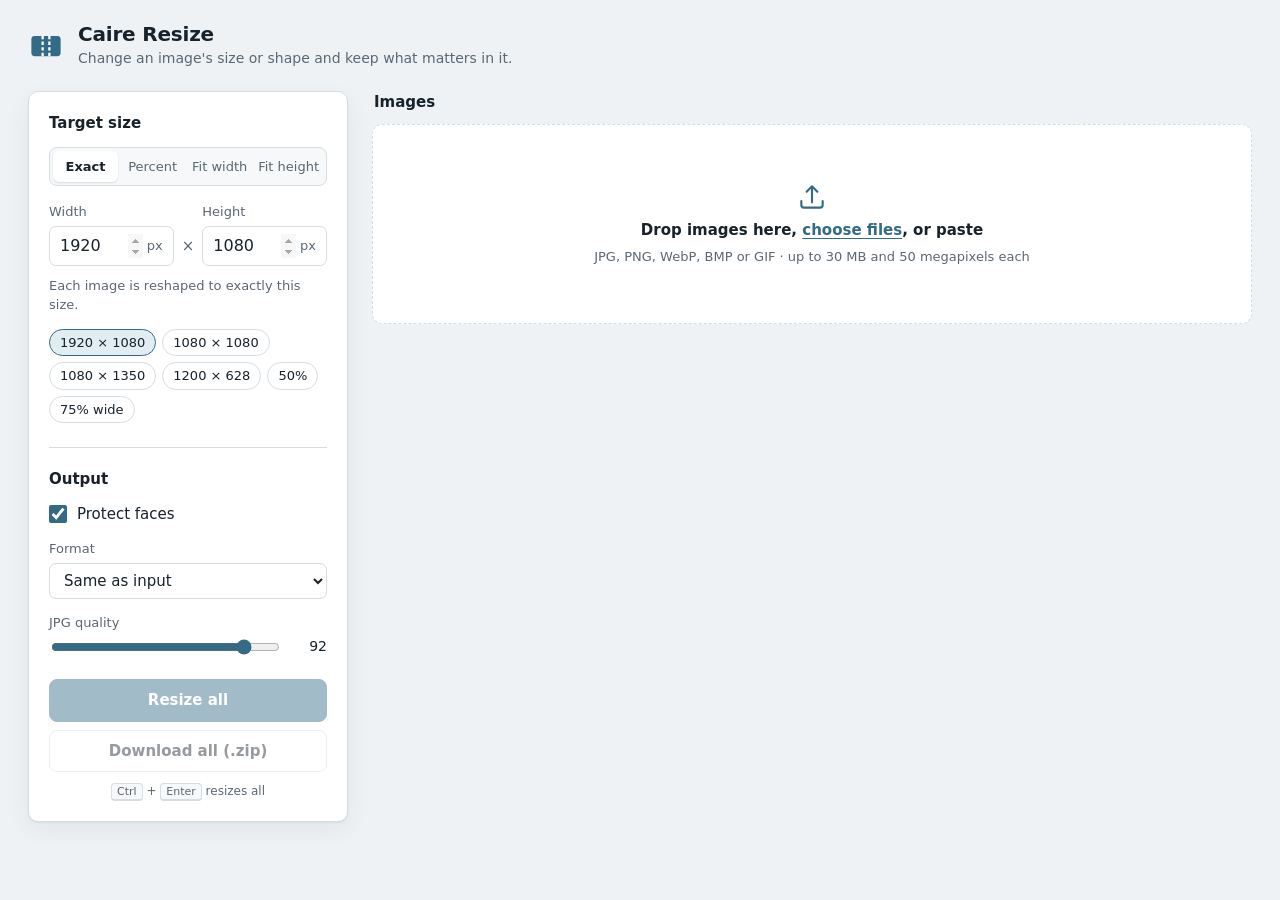
==== resizer/web/index.html @ d474d641 "Add Caire Studio and the fast Caire Resize app - Caire Studio (main.go, internal/server, web): local" ====
<!doctype html>
<html lang="en">
<head>
<meta charset="utf-8">
<meta name="viewport" content="width=device-width, initial-scale=1">
<meta name="color-scheme" content="light dark">
<title>Caire Resize</title>
<link rel="icon" href="data:image/svg+xml,%3Csvg xmlns='http://www.w3.org/2000/svg' viewBox='0 0 32 32'%3E%3Crect x='3' y='7' width='26' height='18' rx='3' fill='%23336b87'/%3E%3Cpath d='M13 7v18M19 7v18' stroke='%23fff' stroke-width='2' stroke-dasharray='3 2'/%3E%3C/svg%3E">
<link rel="stylesheet" href="styles.css">
</head>
<body>
<header class="top">
  <div class="brand">
    <svg class="mark" viewBox="0 0 32 32" aria-hidden="true"><rect x="3" y="7" width="26" height="18" rx="3"/><path d="M13 7v18M19 7v18"/></svg>
    <div>
      <h1>Caire Resize</h1>
      <p class="tagline">Change an image's size or shape and keep what matters in it.</p>
    </div>
  </div>
</header>

<main class="layout">
  <!-- Settings -->
  <aside class="panel" aria-labelledby="settings-title">
    <h2 id="settings-title" class="panel-title">Target size</h2>

    <div class="tabs" role="tablist" aria-label="How to set the size">
      <button role="tab" id="tab-exact" aria-controls="mode-fields" aria-selected="true" data-mode="exact">Exact</button>
      <button role="tab" id="tab-percent" aria-controls="mode-fields" aria-selected="false" data-mode="percent" tabindex="-1">Percent</button>
      <button role="tab" id="tab-width" aria-controls="mode-fields" aria-selected="false" data-mode="width" tabindex="-1">Fit width</button>
      <button role="tab" id="tab-height" aria-controls="mode-fields" aria-selected="false" data-mode="height" tabindex="-1">Fit height</button>
    </div>

    <div id="mode-fields" role="tabpanel" aria-labelledby="tab-exact" class="fields">
      <div class="dim" data-show="exact width">
        <label for="in-w">Width</label>
        <div class="unit-input"><input id="in-w" type="number" inputmode="numeric" min="1" step="1" value="1920"><span class="unit">px</span></div>
      </div>
      <span class="times" data-show="exact" aria-hidden="true">&times;</span>
      <div class="dim" data-show="exact height">
        <label for="in-h">Height</label>
        <div class="unit-input"><input id="in-h" type="number" inputmode="numeric" min="1" step="1" value="1080"><span class="unit">px</span></div>
      </div>
      <div class="dim" data-show="percent">
        <label for="in-pw">Width</label>
        <div class="unit-input"><input id="in-pw" type="number" inputmode="numeric" min="10" max="400" step="1" value="75"><span class="unit">%</span></div>
      </div>
      <span class="times" data-show="percent" aria-hidden="true">&times;</span>
      <div class="dim" data-show="percent">
        <label for="in-ph">Height</label>
        <div class="unit-input"><input id="in-ph" type="number" inputmode="numeric" min="10" max="400" step="1" value="100"><span class="unit">%</span></div>
      </div>
    </div>
    <p class="hint" id="mode-hint">Each image is reshaped to exactly this size.</p>

    <div class="presets" role="group" aria-label="Presets">
      <button type="button" class="chip" data-preset="exact:1920:1080">1920 &times; 1080</button>
      <button type="button" class="chip" data-preset="exact:1080:1080">1080 &times; 1080</button>
      <button type="button" class="chip" data-preset="exact:1080:1350">1080 &times; 1350</button>
      <button type="button" class="chip" data-preset="exact:1200:628">1200 &times; 628</button>
      <button type="button" class="chip" data-preset="percent:50:50">50%</button>
      <button type="button" class="chip" data-preset="percent:75:100">75% wide</button>
    </div>

    <h2 class="panel-title sub">Output</h2>
    <label class="check">
      <input type="checkbox" id="opt-faces" checked>
      <span>Protect faces</span>
    </label>
    <div class="row-field">
      <label for="opt-format">Format</label>
      <select id="opt-format">
        <option value="same">Same as input</option>
        <option value="jpg">JPG</option>
        <option value="png">PNG</option>
      </select>
    </div>
    <div class="row-field" id="quality-field">
      <label for="opt-quality">JPG quality</label>
      <div class="range-wrap">
        <input type="range" id="opt-quality" min="40" max="100" step="1" value="92">
        <output for="opt-quality" id="quality-out">92</output>
      </div>
    </div>

    <div class="actions">
      <button type="button" class="btn primary" id="btn-run" disabled>Resize all</button>
      <button type="button" class="btn" id="btn-zip" disabled>Download all (.zip)</button>
      <p class="shortcut"><kbd>Ctrl</kbd> + <kbd>Enter</kbd> resizes all</p>
    </div>
  </aside>

  <!-- Batch -->
  <section class="batch" aria-labelledby="batch-title">
    <div class="batch-head">
      <h2 id="batch-title" class="panel-title">Images</h2>
      <p class="summary" id="summary" aria-live="polite"></p>
      <button type="button" class="link" id="btn-clear" hidden>Clear list</button>
    </div>

    <label class="drop" id="drop">
      <input type="file" id="file-input" accept="image/jpeg,image/png,image/webp,image/bmp,image/gif" multiple>
      <svg viewBox="0 0 24 24" aria-hidden="true"><path d="M12 16V4m0 0-4 4m4-4 4 4M4 15v3a2 2 0 0 0 2 2h12a2 2 0 0 0 2-2v-3"/></svg>
      <span class="drop-main">Drop images here, <u>choose files</u>, or paste</span>
      <span class="drop-sub">JPG, PNG, WebP, BMP or GIF &middot; up to 30 MB and 50 megapixels each</span>
    </label>

    <ul class="list" id="list" aria-label="Images to resize"></ul>
  </section>
</main>

<template id="row-tpl">
  <li class="item">
    <button type="button" class="thumb" aria-label="Preview">
      <img alt="">
    </button>
    <div class="meta">
      <p class="name"></p>
      <p class="dims"><span class="orig"></span><span class="arrow" aria-hidden="true"> to </span><span class="target"></span></p>
      <div class="status-line">
        <span class="status"></span>
        <span class="tags"></span>
      </div>
      <div class="bar" hidden><span></span></div>
    </div>
    <div class="row-actions">
      <button type="button" class="btn small ghost areas">Mark areas</button>
      <a class="btn small dl" hidden>Download</a>
      <button type="button" class="icon-btn remove" aria-label="Remove">
        <svg viewBox="0 0 24 24" aria-hidden="true"><path d="M6 6l12 12M18 6 6 18"/></svg>
      </button>
    </div>
  </li>
</template>

<!-- Compare dialog -->
<dialog id="compare" aria-labelledby="compare-title">
  <div class="dlg-head">
    <h2 id="compare-title"></h2>
    <p class="dlg-sub" id="compare-sub"></p>
    <button type="button" class="icon-btn" data-close aria-label="Close">
      <svg viewBox="0 0 24 24" aria-hidden="true"><path d="M6 6l12 12M18 6 6 18"/></svg>
    </button>
  </div>
  <div class="compare-body" id="compare-body">
    <div class="stage" id="stage">
      <img id="cmp-before" alt="Original">
      <div class="after-clip" id="after-clip"><img id="cmp-after" alt="Resized"></div>
      <div class="divider" id="divider" aria-hidden="true"><span></span></div>
      <span class="corner left">Resized</span>
      <span class="corner right">Original</span>
    </div>
    <input type="range" id="cmp-range" min="0" max="100" value="50" aria-label="Compare position: left shows resized, right shows original">
  </div>
  <div class="dlg-foot">
    <a class="btn primary" id="cmp-dl">Download</a>
  </div>
</dialog>

<!-- Mask dialog -->
<dialog id="masker" class="wide" aria-labelledby="mask-title">
  <div class="dlg-head">
    <h2 id="mask-title">Mark areas</h2>
    <p class="dlg-sub">Paint green over what must stay, red over what should go first.</p>
    <button type="button" class="icon-btn" data-close aria-label="Close">
      <svg viewBox="0 0 24 24" aria-hidden="true"><path d="M6 6l12 12M18 6 6 18"/></svg>
    </button>
  </div>
  <div class="mask-tools" role="toolbar" aria-label="Brush">
    <div class="seg" role="radiogroup" aria-label="Brush type">
      <button type="button" role="radio" aria-checked="true" data-tool="protect"><i class="sw protect"></i>Keep</button>
      <button type="button" role="radio" aria-checked="false" data-tool="remove"><i class="sw remove"></i>Remove</button>
      <button type="button" role="radio" aria-checked="false" data-tool="erase"><i class="sw erase"></i>Eraser</button>
    </div>
    <label class="brush">
      <span>Brush</span>
      <input type="range" id="brush-size" min="4" max="160" value="40">
    </label>
    <button type="button" class="btn small ghost" id="mask-clear">Clear</button>
  </div>
  <div class="mask-body" id="mask-body">
    <div class="mask-stage" id="mask-stage">
      <canvas id="mask-img"></canvas>
      <canvas id="mask-paint"></canvas>
      <div class="cursor" id="brush-cursor" hidden></div>
    </div>
  </div>
  <div class="dlg-foot">
    <button type="button" class="btn" data-close>Cancel</button>
    <button type="button" class="btn primary" id="mask-save">Use these areas</button>
  </div>
</dialog>

<div class="toast" id="toast" role="status" aria-live="polite" hidden></div>

<script src="app.js"></script>
</body>
</html>
---- resizer/web/styles.css ----
:root {
  --bg: #eef2f4;
  --surface: #ffffff;
  --surface-2: #f6f8f9;
  --ink: #17222b;
  --muted: #5a6873;
  --line: #d5dde2;
  --accent: #336b87;
  --accent-hover: #2a5a72;
  --accent-ink: #ffffff;
  --accent-soft: #e1edf3;
  --ok: #2e7d5b;
  --err: #b3403a;
  --protect: #2ba864;
  --remove: #e0473c;
  --checker: #e6ebee;
  --shadow: 0 1px 2px rgba(23, 34, 43, .06), 0 8px 24px rgba(23, 34, 43, .06);
  --radius: 10px;
  --font: "Segoe UI Variable Text", "Segoe UI", system-ui, -apple-system, "Helvetica Neue", Arial, sans-serif;
  color-scheme: light;
}
@media (prefers-color-scheme: dark) {
  :root {
    --bg: #11181d;
    --surface: #19232a;
    --surface-2: #1f2b33;
    --ink: #e4ebef;
    --muted: #93a3ad;
    --line: #2b3a44;
    --accent: #7fb3cf;
    --accent-hover: #9cc5dc;
    --accent-ink: #0d1a21;
    --accent-soft: #223745;
    --ok: #6cc59b;
    --err: #f08a80;
    --checker: #202b33;
    --shadow: 0 1px 2px rgba(0, 0, 0, .3), 0 8px 24px rgba(0, 0, 0, .25);
    color-scheme: dark;
  }
}

* { box-sizing: border-box; }
html { -webkit-text-size-adjust: 100%; }
body {
  margin: 0;
  background: var(--bg);
  color: var(--ink);
  font: 15px/1.5 var(--font);
  font-variant-numeric: tabular-nums;
}
button, input, select { font: inherit; color: inherit; }
[hidden] { display: none !important; }
:focus-visible { outline: 2px solid var(--accent); outline-offset: 2px; }

/* Header */
.top { padding: 22px 28px 6px; max-width: 1280px; margin: 0 auto; }
.brand { display: flex; gap: 14px; align-items: center; }
.mark { width: 36px; height: 36px; flex: none; }
.mark rect { fill: var(--accent); }
.mark path { stroke: var(--accent-ink); stroke-width: 2; stroke-dasharray: 3 2; fill: none; }
h1 { font-size: 20px; line-height: 1.2; margin: 0; font-weight: 650; letter-spacing: -.01em; }
.tagline { margin: 2px 0 0; color: var(--muted); font-size: 14px; }

/* Layout */
.layout {
  max-width: 1280px; margin: 0 auto; padding: 16px 28px 48px;
  display: grid; grid-template-columns: 320px minmax(0, 1fr); gap: 24px; align-items: start;
}
.panel {
  background: var(--surface); border: 1px solid var(--line); border-radius: var(--radius);
  padding: 20px; position: sticky; top: 16px; box-shadow: var(--shadow);
}
.panel-title { font-size: 15px; font-weight: 650; margin: 0 0 12px; }
.panel-title.sub { margin-top: 24px; padding-top: 20px; border-top: 1px solid var(--line); }

/* Tabs */
.tabs {
  display: grid; grid-template-columns: repeat(4, 1fr); gap: 2px; padding: 3px;
  background: var(--surface-2); border: 1px solid var(--line); border-radius: 8px;
}
.tabs button {
  border: 0; background: none; padding: 6px 4px; border-radius: 6px; font-size: 13px;
  color: var(--muted); cursor: pointer; white-space: nowrap;
}
.tabs button:hover { color: var(--ink); }
.tabs button[aria-selected="true"] { background: var(--surface); color: var(--ink); font-weight: 600; box-shadow: 0 1px 2px rgba(0,0,0,.12); }

.fields { display: flex; align-items: flex-end; gap: 8px; margin-top: 16px; }
.dim { flex: 1; min-width: 0; }
.dim label, .row-field > label { display: block; font-size: 13px; color: var(--muted); margin-bottom: 4px; }
.times { padding-bottom: 8px; color: var(--muted); }
.unit-input {
  display: flex; align-items: center; border: 1px solid var(--line); border-radius: 7px;
  background: var(--surface); transition: border-color .15s;
}
.unit-input:focus-within { border-color: var(--accent); box-shadow: 0 0 0 3px var(--accent-soft); }
.unit-input input {
  width: 100%; min-width: 0; border: 0; background: none; padding: 7px 0 7px 10px; outline: none;
  font-size: 16px; -moz-appearance: textfield;
}
.unit-input input::-webkit-inner-spin-button { opacity: .5; }
.unit { padding: 0 10px 0 4px; color: var(--muted); font-size: 13px; }
.unit-input.invalid { border-color: var(--err); }
.hint { font-size: 13px; color: var(--muted); margin: 10px 0 0; }

.presets { display: flex; flex-wrap: wrap; gap: 6px; margin-top: 14px; }
.chip {
  border: 1px solid var(--line); background: var(--surface); border-radius: 999px;
  padding: 3px 10px; font-size: 13px; cursor: pointer; color: var(--ink);
}
.chip:hover { border-color: var(--accent); }
.chip[aria-pressed="true"] { background: var(--accent-soft); border-color: var(--accent); }

.check { display: flex; align-items: center; gap: 10px; cursor: pointer; margin-bottom: 14px; }
.check input { width: 18px; height: 18px; accent-color: var(--accent); margin: 0; }
.row-field { margin-bottom: 14px; }
select {
  width: 100%; padding: 7px 10px; border: 1px solid var(--line); border-radius: 7px; background: var(--surface);
}
.range-wrap { display: flex; align-items: center; gap: 10px; }
.range-wrap input { flex: 1; accent-color: var(--accent); }
.range-wrap output { width: 2.5em; text-align: right; font-size: 14px; }
.row-field.disabled { opacity: .45; }

.actions { display: grid; gap: 8px; margin-top: 22px; }
.shortcut { margin: 2px 0 0; font-size: 12px; color: var(--muted); text-align: center; }
kbd {
  font: inherit; font-size: 11px; padding: 1px 5px; border: 1px solid var(--line); border-bottom-width: 2px;
  border-radius: 4px; background: var(--surface-2);
}

/* Buttons */
.btn {
  display: inline-flex; align-items: center; justify-content: center; gap: 6px;
  border: 1px solid var(--line); background: var(--surface); color: var(--ink);
  border-radius: 8px; padding: 9px 14px; font-weight: 550; cursor: pointer; text-decoration: none;
  transition: background-color .15s, border-color .15s, transform .1s;
}
.btn:hover:not(:disabled) { border-color: var(--accent); }
.btn:active:not(:disabled) { transform: translateY(1px); }
.btn:disabled { opacity: .45; cursor: not-allowed; }
.btn.primary { background: var(--accent); border-color: var(--accent); color: var(--accent-ink); }
.btn.primary:hover:not(:disabled) { background: var(--accent-hover); border-color: var(--accent-hover); }
.btn.small { padding: 5px 10px; font-size: 13px; border-radius: 7px; }
.btn.ghost { background: transparent; }
.icon-btn {
  width: 32px; height: 32px; display: inline-grid; place-items: center; border: 0; background: none;
  border-radius: 7px; cursor: pointer; color: var(--muted);
}
.icon-btn:hover { background: var(--surface-2); color: var(--ink); }
.icon-btn svg { width: 18px; height: 18px; stroke: currentColor; stroke-width: 2; stroke-linecap: round; fill: none; }
.link { border: 0; background: none; color: var(--accent); cursor: pointer; padding: 0; font-size: 13px; }
.link:hover { text-decoration: underline; }

/* Batch */
.batch-head { display: flex; align-items: baseline; gap: 12px; margin: 0 2px 10px; }
.batch-head .panel-title { margin: 0; }
.summary { margin: 0; color: var(--muted); font-size: 13px; flex: 1; }

.drop {
  display: flex; flex-direction: column; align-items: center; justify-content: center; gap: 6px; text-align: center;
  border: 1.5px dashed var(--line); border-radius: var(--radius); background: var(--surface);
  padding: 56px 20px; cursor: pointer; transition: border-color .15s, background-color .15s, padding .2s;
}
.drop input { position: absolute; width: 1px; height: 1px; opacity: 0; pointer-events: none; }
.drop svg { width: 32px; height: 32px; stroke: var(--accent); stroke-width: 1.6; fill: none; stroke-linecap: round; stroke-linejoin: round; }
.drop-main { font-weight: 550; }
.drop-main u { text-decoration-color: var(--accent); text-underline-offset: 3px; color: var(--accent); }
.drop-sub { color: var(--muted); font-size: 13px; }
.drop:hover, .drop:focus-within, .drop.over { border-color: var(--accent); background: var(--accent-soft); }
.drop.compact { flex-direction: row; padding: 14px 20px; gap: 12px; }
.drop.compact svg { width: 22px; height: 22px; }
.drop.compact .drop-sub { display: none; }

.list { list-style: none; margin: 12px 0 0; padding: 0; display: grid; gap: 8px; }
.item {
  display: grid; grid-template-columns: 64px minmax(0, 1fr) auto; gap: 14px; align-items: center;
  background: var(--surface); border: 1px solid var(--line); border-radius: var(--radius); padding: 10px 12px 10px 10px;
}
.item.done { border-color: color-mix(in srgb, var(--ok) 35%, var(--line)); }
.item.error { border-color: color-mix(in srgb, var(--err) 45%, var(--line)); }
.thumb {
  width: 64px; height: 64px; border: 0; padding: 0; border-radius: 7px; overflow: hidden; cursor: default;
  background: repeating-conic-gradient(var(--checker) 0 25%, transparent 0 50%) 0 0 / 12px 12px;
}
.item.done .thumb { cursor: zoom-in; }
.thumb img { width: 100%; height: 100%; object-fit: cover; display: block; }
.meta { min-width: 0; }
.name { margin: 0; font-weight: 600; overflow: hidden; text-overflow: ellipsis; white-space: nowrap; }
.dims { margin: 1px 0 0; font-size: 13px; color: var(--muted); }
.dims .target { color: var(--ink); }
.dims .target.bad { color: var(--err); }
.status-line { display: flex; flex-wrap: wrap; gap: 8px; align-items: center; margin-top: 3px; font-size: 13px; }
.status { color: var(--muted); }
.item.done .status { color: var(--ok); }
.item.error .status { color: var(--err); }
.tag { font-size: 12px; padding: 0 7px; border-radius: 999px; background: var(--surface-2); border: 1px solid var(--line); color: var(--muted); }
.bar { height: 3px; border-radius: 3px; background: var(--surface-2); overflow: hidden; margin-top: 6px; max-width: 320px; }
.bar span { display: block; height: 100%; width: 35%; background: var(--accent); border-radius: 3px; animation: slide 1.2s ease-in-out infinite; }
.bar.waiting span { opacity: .35; animation-duration: 2s; }
@keyframes slide { from { transform: translateX(-100%); } to { transform: translateX(290%); } }
.row-actions { display: flex; align-items: center; gap: 6px; }

/* Dialogs */
dialog {
  border: 1px solid var(--line); border-radius: 14px; padding: 0; background: var(--surface); color: var(--ink);
  width: min(960px, calc(100vw - 32px)); max-height: calc(100vh - 32px); box-shadow: 0 24px 64px rgba(0,0,0,.3);
}
dialog[open] { display: flex; flex-direction: column; animation: pop .16s ease-out; }
dialog.wide { width: min(1200px, calc(100vw - 32px)); }
dialog::backdrop { background: rgba(10, 18, 24, .55); }
@keyframes pop { from { opacity: 0; transform: scale(.98); } }
.dlg-head { display: grid; grid-template-columns: 1fr auto; padding: 16px 16px 12px 20px; column-gap: 12px; border-bottom: 1px solid var(--line); }
.dlg-head h2 { margin: 0; font-size: 16px; overflow: hidden; text-overflow: ellipsis; white-space: nowrap; }
.dlg-head .dlg-sub { grid-column: 1; margin: 2px 0 0; font-size: 13px; color: var(--muted); }
.dlg-head .icon-btn { grid-column: 2; grid-row: 1 / span 2; align-self: start; }
.dlg-foot { display: flex; justify-content: flex-end; gap: 8px; padding: 12px 16px; border-top: 1px solid var(--line); }

.compare-body { padding: 16px; display: flex; flex-direction: column; align-items: center; gap: 12px; min-height: 0; overflow: hidden; }
.stage {
  position: relative; user-select: none; touch-action: none; cursor: ew-resize;
  background: repeating-conic-gradient(var(--checker) 0 25%, transparent 0 50%) 0 0 / 16px 16px;
}
.stage img, .after-clip { position: absolute; }
.stage img { display: block; max-width: none; }
.after-clip {
  inset: 0;
  background: var(--surface) repeating-conic-gradient(var(--checker) 0 25%, transparent 0 50%) 0 0 / 16px 16px;
}
.divider { position: absolute; top: 0; bottom: 0; width: 2px; margin-left: -1px; background: #fff; box-shadow: 0 0 0 1px rgba(0,0,0,.25); pointer-events: none; }
.divider span {
  position: absolute; top: 50%; left: 50%; width: 28px; height: 28px; margin: -14px 0 0 -14px; border-radius: 50%;
  background: #fff; box-shadow: 0 1px 4px rgba(0,0,0,.35);
}
.divider span::before, .divider span::after {
  content: ""; position: absolute; top: 9px; border: 5px solid transparent;
}
.divider span::before { left: 2px; border-right-color: #33424c; }
.divider span::after { right: 2px; border-left-color: #33424c; }
.corner { position: absolute; top: 8px; font-size: 12px; padding: 1px 8px; border-radius: 999px; background: rgba(15, 24, 30, .7); color: #fff; pointer-events: none; }
.corner.left { left: 8px; }
.corner.right { right: 8px; }
#cmp-range { width: min(420px, 100%); accent-color: var(--accent); }

.mask-tools { display: flex; flex-wrap: wrap; gap: 12px 18px; align-items: center; padding: 10px 20px; border-bottom: 1px solid var(--line); }
.seg { display: inline-flex; border: 1px solid var(--line); border-radius: 8px; padding: 2px; background: var(--surface-2); }
.seg button { display: inline-flex; align-items: center; gap: 6px; border: 0; background: none; padding: 5px 10px; border-radius: 6px; cursor: pointer; font-size: 13px; color: var(--muted); }
.seg button[aria-checked="true"] { background: var(--surface); color: var(--ink); font-weight: 600; box-shadow: 0 1px 2px rgba(0,0,0,.12); }
.sw { width: 10px; height: 10px; border-radius: 50%; display: inline-block; }
.sw.protect { background: var(--protect); }
.sw.remove { background: var(--remove); }
.sw.erase { border: 1.5px solid var(--muted); }
.brush { display: inline-flex; align-items: center; gap: 8px; font-size: 13px; color: var(--muted); }
.brush input { width: 140px; accent-color: var(--accent); }
.mask-body { flex: 1; min-height: 0; padding: 16px; display: grid; place-items: center; overflow: hidden; }
.mask-stage { position: relative; touch-action: none; cursor: none; }
.mask-stage canvas { display: block; }
#mask-paint { position: absolute; inset: 0; width: 100%; height: 100%; opacity: .5; }
.cursor { position: absolute; border: 1.5px solid #fff; border-radius: 50%; box-shadow: 0 0 0 1px rgba(0,0,0,.5); pointer-events: none; transform: translate(-50%, -50%); }

.toast {
  position: fixed; left: 50%; bottom: 24px; transform: translateX(-50%); background: var(--ink); color: var(--bg);
  padding: 9px 16px; border-radius: 8px; font-size: 14px; box-shadow: var(--shadow); max-width: calc(100vw - 32px);
}

/* Responsive */
@media (max-width: 860px) {
  .layout { grid-template-columns: 1fr; padding: 12px 16px 40px; gap: 16px; }
  .top { padding: 18px 16px 4px; }
  .panel { position: static; }
  .batch { order: -1; }
}
@media (max-width: 560px) {
  .item { grid-template-columns: 52px minmax(0, 1fr); row-gap: 8px; }
  .thumb { width: 52px; height: 52px; }
  .row-actions { grid-column: 1 / -1; justify-content: flex-end; }
  .drop { padding: 36px 16px; }
  .drop.compact { padding: 12px 14px; }
  .drop.compact .drop-main { font-size: 14px; }
  .tabs button { font-size: 12px; }
}
@media (prefers-reduced-motion: reduce) {
  *, *::before, *::after { animation-duration: .01ms !important; transition: none !important; }
  .bar span { animation: none; width: 100%; opacity: .5; }
}

/* Show pixels as stored (the server ignores EXIF rotation, so previews and masks match the output). */
.thumb img, #cmp-before { image-orientation: none; }
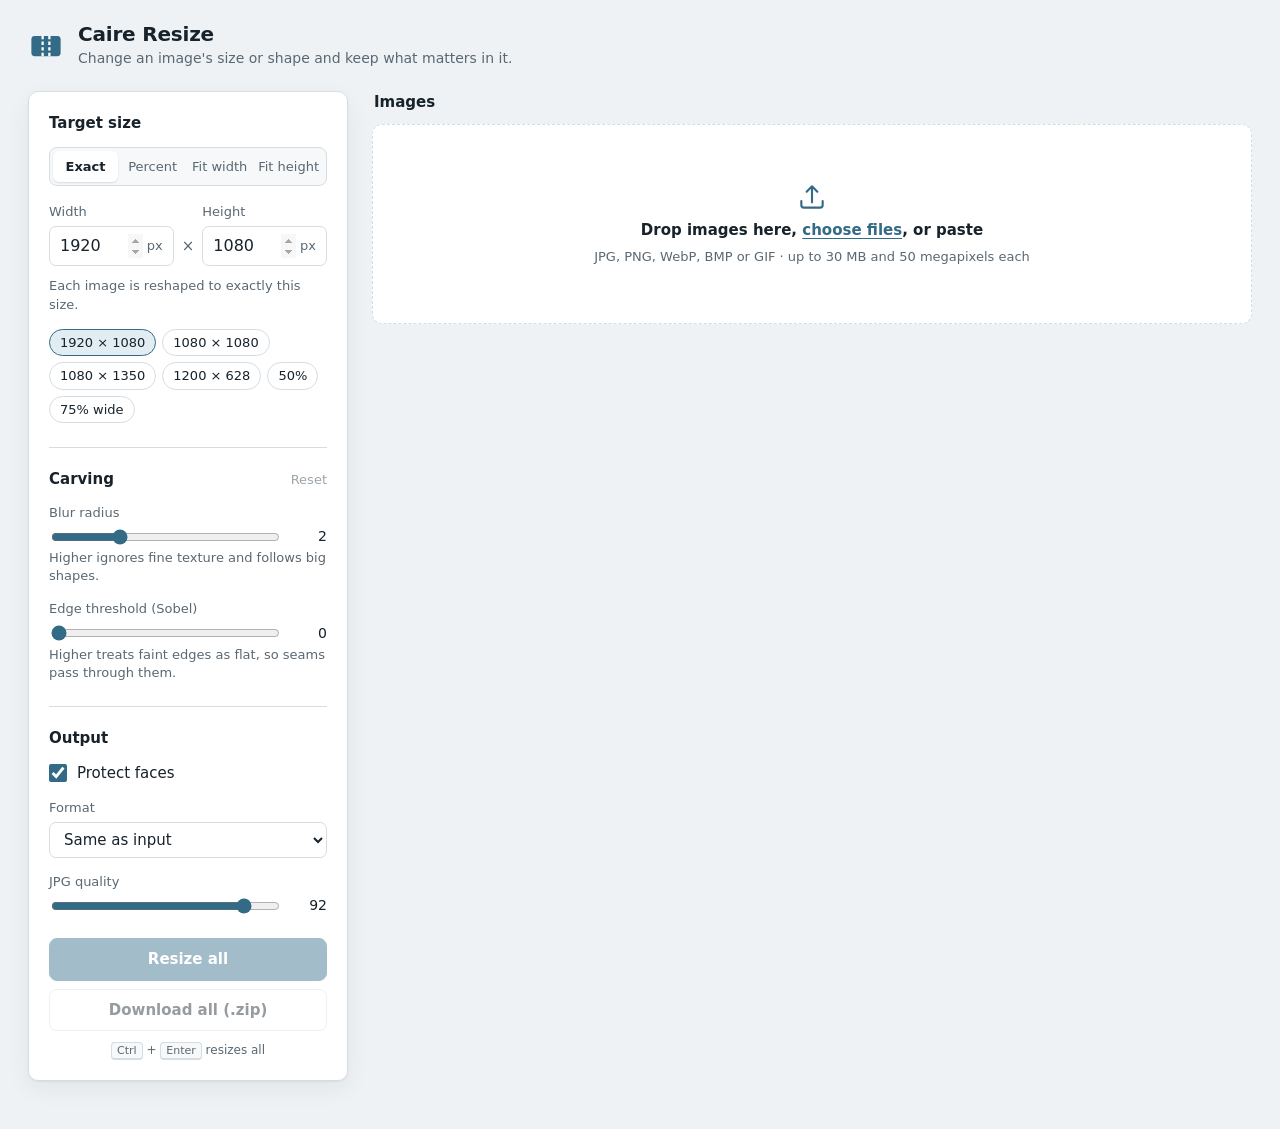
==== commit da7bc70a: "Add before/after comparison and carving sliders to Caire Resize - Inline "Before and after" panel wi" ====
--- a/resizer/web/index.html
+++ b/resizer/web/index.html
@@ -62,6 +62,27 @@
       <button type="button" class="chip" data-preset="percent:75:100">75% wide</button>
     </div>
 
+    <div class="sub-head">
+      <h2 class="panel-title" id="carving-title">Carving</h2>
+      <button type="button" class="link" id="carving-reset" aria-label="Reset carving settings to defaults">Reset</button>
+    </div>
+    <div class="row-field">
+      <label for="opt-blur">Blur radius</label>
+      <div class="range-wrap">
+        <input type="range" id="opt-blur" min="0" max="7" step="1" value="2" aria-describedby="blur-hint">
+        <output for="opt-blur" id="blur-out">2</output>
+      </div>
+      <p class="hint tight" id="blur-hint">Higher ignores fine texture and follows big shapes.</p>
+    </div>
+    <div class="row-field">
+      <label for="opt-sobel">Edge threshold (Sobel)</label>
+      <div class="range-wrap">
+        <input type="range" id="opt-sobel" min="0" max="64" step="1" value="0" aria-describedby="sobel-hint">
+        <output for="opt-sobel" id="sobel-out">0</output>
+      </div>
+      <p class="hint tight" id="sobel-hint">Higher treats faint edges as flat, so seams pass through them.</p>
+    </div>
+
     <h2 class="panel-title sub">Output</h2>
     <label class="check">
       <input type="checkbox" id="opt-faces" checked>
@@ -90,6 +111,29 @@
     </div>
   </aside>
 
+  <div class="main-col">
+  <!-- Before/after preview -->
+  <section class="preview" id="preview" aria-labelledby="preview-title" hidden>
+    <div class="preview-head">
+      <div class="preview-titles">
+        <h2 id="preview-title" class="panel-title">Before and after</h2>
+        <p class="preview-sub" id="preview-sub"></p>
+      </div>
+      <div class="preview-tools" id="preview-tools">
+        <div class="seg" role="radiogroup" aria-label="Comparison view" data-cmp-mode>
+          <button type="button" role="radio" aria-checked="true" data-view="slider">Slider</button>
+          <button type="button" role="radio" aria-checked="false" data-view="side">Side by side</button>
+        </div>
+        <button type="button" class="btn small ghost" id="btn-fullscreen">
+          <svg viewBox="0 0 24 24" aria-hidden="true"><path d="M4 9V4h5M20 9V4h-5M4 15v5h5M20 15v5h-5"/></svg>
+          Fullscreen
+        </button>
+      </div>
+    </div>
+    <div class="preview-viewer" id="preview-viewer"></div>
+    <p class="preview-empty" id="preview-empty">Resize an image to compare before and after.</p>
+  </section>
+
   <!-- Batch -->
   <section class="batch" aria-labelledby="batch-title">
     <div class="batch-head">
@@ -107,6 +151,7 @@
 
     <ul class="list" id="list" aria-label="Images to resize"></ul>
   </section>
+  </div>
 </main>
 
 <template id="row-tpl">
@@ -124,6 +169,7 @@
       <div class="bar" hidden><span></span></div>
     </div>
     <div class="row-actions">
+      <button type="button" class="btn small ghost cmp" aria-pressed="false" hidden>Compare</button>
       <button type="button" class="btn small ghost areas">Mark areas</button>
       <a class="btn small dl" hidden>Download</a>
       <button type="button" class="icon-btn remove" aria-label="Remove">
@@ -142,17 +188,15 @@
       <svg viewBox="0 0 24 24" aria-hidden="true"><path d="M6 6l12 12M18 6 6 18"/></svg>
     </button>
   </div>
-  <div class="compare-body" id="compare-body">
-    <div class="stage" id="stage">
-      <img id="cmp-before" alt="Original">
-      <div class="after-clip" id="after-clip"><img id="cmp-after" alt="Resized"></div>
-      <div class="divider" id="divider" aria-hidden="true"><span></span></div>
-      <span class="corner left">Resized</span>
-      <span class="corner right">Original</span>
-    </div>
-    <input type="range" id="cmp-range" min="0" max="100" value="50" aria-label="Compare position: left shows resized, right shows original">
+  <div class="compare-body">
+    <div class="preview-viewer centered" id="compare-viewer"></div>
   </div>
   <div class="dlg-foot">
+    <div class="seg" role="radiogroup" aria-label="Comparison view" data-cmp-mode>
+      <button type="button" role="radio" aria-checked="true" data-view="slider">Slider</button>
+      <button type="button" role="radio" aria-checked="false" data-view="side">Side by side</button>
+    </div>
+    <span class="spacer"></span>
     <a class="btn primary" id="cmp-dl">Download</a>
   </div>
 </dialog>
--- a/resizer/web/styles.css
+++ b/resizer/web/styles.css
@@ -72,6 +72,12 @@
 }
 .panel-title { font-size: 15px; font-weight: 650; margin: 0 0 12px; }
 .panel-title.sub { margin-top: 24px; padding-top: 20px; border-top: 1px solid var(--line); }
+.sub-head {
+  display: flex; align-items: baseline; justify-content: space-between; gap: 12px;
+  margin: 24px 0 12px; padding-top: 20px; border-top: 1px solid var(--line);
+}
+.sub-head .panel-title { margin: 0; }
+.main-col { min-width: 0; display: grid; gap: 16px; }
 
 /* Tabs */
 .tabs {
@@ -102,6 +108,7 @@
 .unit { padding: 0 10px 0 4px; color: var(--muted); font-size: 13px; }
 .unit-input.invalid { border-color: var(--err); }
 .hint { font-size: 13px; color: var(--muted); margin: 10px 0 0; }
+.hint.tight { margin-top: 2px; line-height: 1.4; }
 
 .presets { display: flex; flex-wrap: wrap; gap: 6px; margin-top: 14px; }
 .chip {
@@ -150,7 +157,8 @@
 .icon-btn:hover { background: var(--surface-2); color: var(--ink); }
 .icon-btn svg { width: 18px; height: 18px; stroke: currentColor; stroke-width: 2; stroke-linecap: round; fill: none; }
 .link { border: 0; background: none; color: var(--accent); cursor: pointer; padding: 0; font-size: 13px; }
-.link:hover { text-decoration: underline; }
+.link:hover:not(:disabled) { text-decoration: underline; }
+.link:disabled { color: var(--muted); opacity: .6; cursor: default; }
 
 /* Batch */
 .batch-head { display: flex; align-items: baseline; gap: 12px; margin: 0 2px 10px; }
@@ -179,11 +187,15 @@
 }
 .item.done { border-color: color-mix(in srgb, var(--ok) 35%, var(--line)); }
 .item.error { border-color: color-mix(in srgb, var(--err) 45%, var(--line)); }
+.item.has-result { cursor: pointer; }
+.item.has-result:hover { border-color: color-mix(in srgb, var(--accent) 50%, var(--line)); }
+.item.selected, .item.selected:hover { border-color: var(--accent); box-shadow: 0 0 0 1px var(--accent), 0 0 0 4px var(--accent-soft); }
+.btn.cmp[aria-pressed="true"] { background: var(--accent-soft); border-color: var(--accent); }
 .thumb {
   width: 64px; height: 64px; border: 0; padding: 0; border-radius: 7px; overflow: hidden; cursor: default;
   background: repeating-conic-gradient(var(--checker) 0 25%, transparent 0 50%) 0 0 / 12px 12px;
 }
-.item.done .thumb { cursor: zoom-in; }
+.item.done .thumb { cursor: pointer; }
 .thumb img { width: 100%; height: 100%; object-fit: cover; display: block; }
 .meta { min-width: 0; }
 .name { margin: 0; font-weight: 600; overflow: hidden; text-overflow: ellipsis; white-space: nowrap; }
@@ -214,20 +226,54 @@
 .dlg-head h2 { margin: 0; font-size: 16px; overflow: hidden; text-overflow: ellipsis; white-space: nowrap; }
 .dlg-head .dlg-sub { grid-column: 1; margin: 2px 0 0; font-size: 13px; color: var(--muted); }
 .dlg-head .icon-btn { grid-column: 2; grid-row: 1 / span 2; align-self: start; }
-.dlg-foot { display: flex; justify-content: flex-end; gap: 8px; padding: 12px 16px; border-top: 1px solid var(--line); }
-
-.compare-body { padding: 16px; display: flex; flex-direction: column; align-items: center; gap: 12px; min-height: 0; overflow: hidden; }
+.dlg-foot { display: flex; align-items: center; justify-content: flex-end; gap: 8px; padding: 12px 16px; border-top: 1px solid var(--line); }
+.dlg-foot .spacer { flex: 1; }
+
+/* Before/after preview panel */
+.preview {
+  background: var(--surface); border: 1px solid var(--line); border-radius: var(--radius);
+  padding: 14px 16px 16px; box-shadow: var(--shadow); min-width: 0;
+}
+.preview-head { display: flex; flex-wrap: wrap; align-items: center; justify-content: space-between; gap: 8px 16px; margin-bottom: 12px; }
+.preview-titles { min-width: 0; flex: 1 1 220px; }
+.preview-titles .panel-title { margin: 0; }
+.preview-sub { margin: 1px 0 0; font-size: 13px; color: var(--muted); overflow: hidden; text-overflow: ellipsis; white-space: nowrap; }
+.preview-tools { display: flex; align-items: center; gap: 8px; flex-wrap: wrap; }
+.preview-tools .btn svg { width: 15px; height: 15px; stroke: currentColor; stroke-width: 2; fill: none; stroke-linecap: round; stroke-linejoin: round; }
+.preview-empty {
+  margin: 0; padding: 22px 16px; text-align: center; color: var(--muted); font-size: 14px;
+  border: 1.5px dashed var(--line); border-radius: 8px;
+}
+
+/* Shared comparison viewer */
+.preview-viewer { width: 100%; min-width: 0; }
+.cmpv-slider { display: flex; justify-content: flex-start; }
+.preview-viewer.centered .cmpv-slider, .preview-viewer.centered .cmpv-side { justify-content: center; }
+.cmpv-side { display: flex; gap: 12px; align-items: flex-start; }
+.cmpv-side.stacked { flex-direction: column; }
+.preview-viewer.centered .cmpv-side.stacked { align-items: center; }
+.cmpv-side figure { margin: 0; }
+.cmpv-side .frame {
+  overflow: hidden; border-radius: 4px;
+  background: repeating-conic-gradient(var(--checker) 0 25%, transparent 0 50%) 0 0 / 16px 16px;
+}
+.cmpv-side img { display: block; max-width: none; }
+.cmpv-side figcaption { font-size: 13px; color: var(--muted); margin-top: 4px; }
+.cmpv-side figcaption b { color: var(--ink); font-weight: 600; }
+
+.compare-body { padding: 16px; min-height: 0; overflow: hidden; }
 .stage {
-  position: relative; user-select: none; touch-action: none; cursor: ew-resize;
+  position: relative; user-select: none; -webkit-user-select: none; touch-action: pan-y; cursor: ew-resize; flex: none;
   background: repeating-conic-gradient(var(--checker) 0 25%, transparent 0 50%) 0 0 / 16px 16px;
 }
 .stage img, .after-clip { position: absolute; }
-.stage img { display: block; max-width: none; }
+.stage img { display: block; max-width: none; left: 0; top: 0; }
 .after-clip {
   inset: 0;
   background: var(--surface) repeating-conic-gradient(var(--checker) 0 25%, transparent 0 50%) 0 0 / 16px 16px;
 }
-.divider { position: absolute; top: 0; bottom: 0; width: 2px; margin-left: -1px; background: #fff; box-shadow: 0 0 0 1px rgba(0,0,0,.25); pointer-events: none; }
+.divider { position: absolute; top: 0; bottom: 0; width: 2px; margin-left: -1px; background: #fff; box-shadow: 0 0 0 1px rgba(0,0,0,.25); pointer-events: none; outline: none; }
+.divider:focus-visible span { outline: 3px solid var(--accent); outline-offset: 2px; }
 .divider span {
   position: absolute; top: 50%; left: 50%; width: 28px; height: 28px; margin: -14px 0 0 -14px; border-radius: 50%;
   background: #fff; box-shadow: 0 1px 4px rgba(0,0,0,.35);
@@ -240,7 +286,6 @@
 .corner { position: absolute; top: 8px; font-size: 12px; padding: 1px 8px; border-radius: 999px; background: rgba(15, 24, 30, .7); color: #fff; pointer-events: none; }
 .corner.left { left: 8px; }
 .corner.right { right: 8px; }
-#cmp-range { width: min(420px, 100%); accent-color: var(--accent); }
 
 .mask-tools { display: flex; flex-wrap: wrap; gap: 12px 18px; align-items: center; padding: 10px 20px; border-bottom: 1px solid var(--line); }
 .seg { display: inline-flex; border: 1px solid var(--line); border-radius: 8px; padding: 2px; background: var(--surface-2); }
@@ -268,12 +313,12 @@
   .layout { grid-template-columns: 1fr; padding: 12px 16px 40px; gap: 16px; }
   .top { padding: 18px 16px 4px; }
   .panel { position: static; }
-  .batch { order: -1; }
+  .main-col { order: -1; }
 }
 @media (max-width: 560px) {
   .item { grid-template-columns: 52px minmax(0, 1fr); row-gap: 8px; }
   .thumb { width: 52px; height: 52px; }
-  .row-actions { grid-column: 1 / -1; justify-content: flex-end; }
+  .row-actions { grid-column: 1 / -1; justify-content: flex-end; flex-wrap: wrap; }
   .drop { padding: 36px 16px; }
   .drop.compact { padding: 12px 14px; }
   .drop.compact .drop-main { font-size: 14px; }
@@ -285,4 +330,4 @@
 }
 
 /* Show pixels as stored (the server ignores EXIF rotation, so previews and masks match the output). */
-.thumb img, #cmp-before { image-orientation: none; }
+.thumb img, .cmpv-before { image-orientation: none; }
